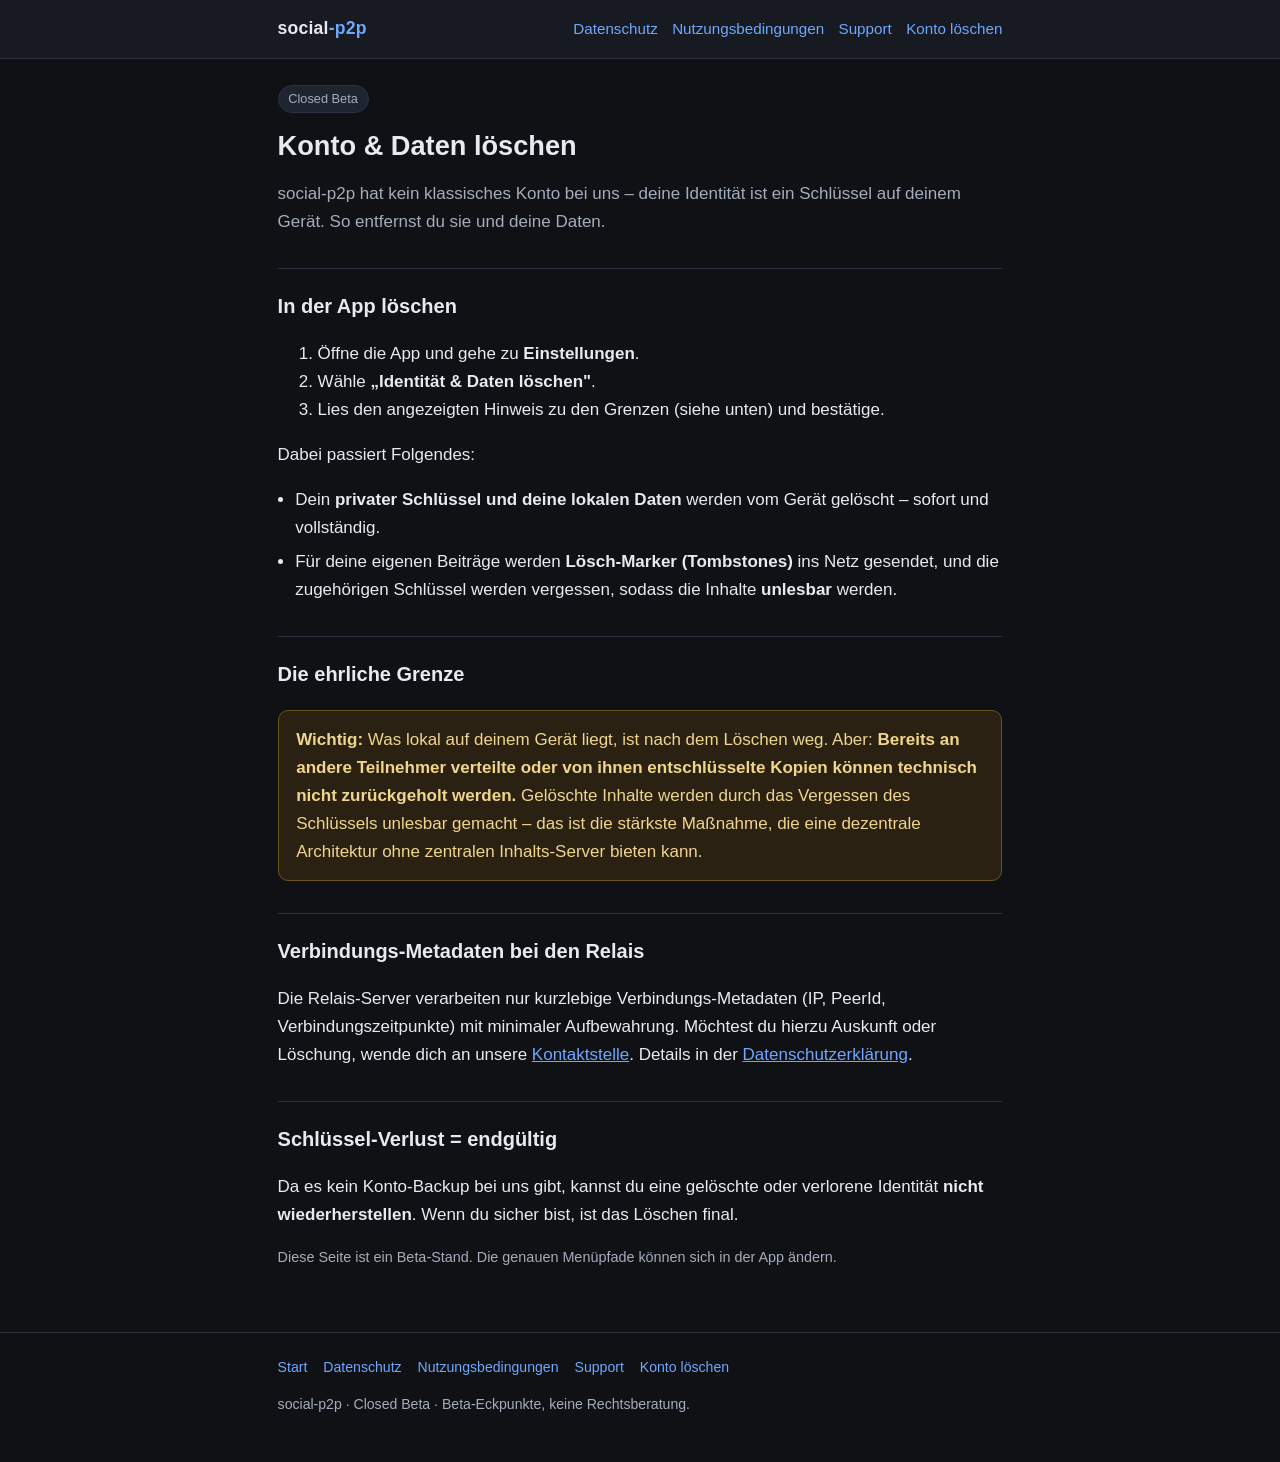
==== account-deletion/index.html @ a5de54b6 "Public legal pages (privacy, support, terms, account deletion)" ====
<!DOCTYPE html>
<html lang="de">
<head>
  <meta charset="utf-8">
  <meta name="viewport" content="width=device-width, initial-scale=1">
  <title>Konto &amp; Daten löschen — social-p2p (Beta)</title>
  <meta name="description" content="So löschst du deine Identität und Daten in social-p2p – Schritt für Schritt in der App – inklusive der ehrlichen Grenzen einer dezentralen Architektur.">
  <meta name="robots" content="noindex">
  <link rel="stylesheet" href="../assets/style.css">
</head>
<body>
  <a class="skip-link" href="#main">Zum Inhalt springen</a>
  <header class="site">
    <div class="wrap">
      <a class="brand" href="../">social<span>-p2p</span></a>
      <nav class="site" aria-label="Hauptnavigation">
        <ul>
          <li><a href="../privacy/">Datenschutz</a></li>
          <li><a href="../terms/">Nutzungsbedingungen</a></li>
          <li><a href="../support/">Support</a></li>
          <li><a href="../account-deletion/">Konto löschen</a></li>
        </ul>
      </nav>
    </div>
  </header>

  <main id="main">
    <span class="badge">Closed Beta</span>
    <h1>Konto &amp; Daten löschen</h1>
    <p class="muted">
      social-p2p hat kein klassisches Konto bei uns – deine Identität ist ein Schlüssel auf
      deinem Gerät. So entfernst du sie und deine Daten.
    </p>

    <h2>In der App löschen</h2>
    <ol>
      <li>Öffne die App und gehe zu <strong>Einstellungen</strong>.</li>
      <li>Wähle <strong>„Identität &amp; Daten löschen"</strong>.</li>
      <li>Lies den angezeigten Hinweis zu den Grenzen (siehe unten) und bestätige.</li>
    </ol>
    <p>Dabei passiert Folgendes:</p>
    <ul class="feat">
      <li>Dein <strong>privater Schlüssel und deine lokalen Daten</strong> werden vom Gerät
        gelöscht – sofort und vollständig.</li>
      <li>Für deine eigenen Beiträge werden <strong>Lösch-Marker (Tombstones)</strong> ins
        Netz gesendet, und die zugehörigen Schlüssel werden vergessen, sodass die Inhalte
        <strong>unlesbar</strong> werden.</li>
    </ul>

    <h2>Die ehrliche Grenze</h2>
    <div class="note">
      <strong>Wichtig:</strong> Was lokal auf deinem Gerät liegt, ist nach dem Löschen weg.
      Aber: <strong>Bereits an andere Teilnehmer verteilte oder von ihnen entschlüsselte
      Kopien können technisch nicht zurückgeholt werden.</strong> Gelöschte Inhalte werden
      durch das Vergessen des Schlüssels unlesbar gemacht – das ist die stärkste Maßnahme,
      die eine dezentrale Architektur ohne zentralen Inhalts-Server bieten kann.
    </div>

    <h2>Verbindungs-Metadaten bei den Relais</h2>
    <p>
      Die Relais-Server verarbeiten nur kurzlebige Verbindungs-Metadaten (IP, PeerId,
      Verbindungszeitpunkte) mit minimaler Aufbewahrung. Möchtest du hierzu Auskunft oder
      Löschung, wende dich an unsere <a href="../support/">Kontaktstelle</a>. Details in der
      <a href="../privacy/">Datenschutzerklärung</a>.
    </p>

    <h2>Schlüssel-Verlust = endgültig</h2>
    <p>
      Da es kein Konto-Backup bei uns gibt, kannst du eine gelöschte oder verlorene Identität
      <strong>nicht wiederherstellen</strong>. Wenn du sicher bist, ist das Löschen final.
    </p>

    <p class="small">
      Diese Seite ist ein Beta-Stand. Die genauen Menüpfade können sich in der App ändern.
    </p>
  </main>

  <footer class="site">
    <div class="wrap">
      <nav aria-label="Fußzeile">
        <ul>
          <li><a href="../">Start</a></li>
          <li><a href="../privacy/">Datenschutz</a></li>
          <li><a href="../terms/">Nutzungsbedingungen</a></li>
          <li><a href="../support/">Support</a></li>
          <li><a href="../account-deletion/">Konto löschen</a></li>
        </ul>
      </nav>
      <p>social-p2p · Closed Beta · Beta-Eckpunkte, keine Rechtsberatung.</p>
    </div>
  </footer>
</body>
</html>
---- assets/style.css ----
:root {
  --bg: #0f1115;
  --surface: #171a21;
  --surface-2: #1f2530;
  --text: #e7eaf0;
  --muted: #a4adbd;
  --accent: #6ea8fe;
  --accent-2: #4d7fe0;
  --border: #2a3140;
  --warn-bg: #2a2113;
  --warn-border: #6b561f;
  --warn-text: #f0d68a;
  --maxw: 760px;
}

* { box-sizing: border-box; }

html { -webkit-text-size-adjust: 100%; }

body {
  margin: 0;
  background: var(--bg);
  color: var(--text);
  font-family: -apple-system, BlinkMacSystemFont, "Segoe UI", Roboto, Helvetica, Arial, sans-serif;
  line-height: 1.65;
  font-size: 17px;
}

a { color: var(--accent); }
a:hover { color: var(--accent-2); }

.skip-link {
  position: absolute;
  left: -9999px;
  top: 0;
  background: var(--accent);
  color: #0b0d11;
  padding: 0.6rem 1rem;
  border-radius: 0 0 6px 0;
  z-index: 10;
}
.skip-link:focus { left: 0; }

header.site {
  border-bottom: 1px solid var(--border);
  background: var(--surface);
}
.wrap {
  max-width: var(--maxw);
  margin: 0 auto;
  padding: 0 1.1rem;
}
header.site .wrap {
  display: flex;
  flex-wrap: wrap;
  align-items: center;
  justify-content: space-between;
  gap: 0.5rem 1rem;
  padding-top: 0.9rem;
  padding-bottom: 0.9rem;
}
.brand {
  font-weight: 700;
  font-size: 1.1rem;
  color: var(--text);
  text-decoration: none;
  letter-spacing: 0.2px;
}
.brand span { color: var(--accent); }

nav.site ul {
  list-style: none;
  display: flex;
  flex-wrap: wrap;
  gap: 0.3rem 0.9rem;
  margin: 0;
  padding: 0;
  font-size: 0.95rem;
}
nav.site a { text-decoration: none; }

main {
  max-width: var(--maxw);
  margin: 0 auto;
  padding: 1.6rem 1.1rem 3rem;
}

h1 { font-size: 1.7rem; line-height: 1.25; margin: 0.2rem 0 0.6rem; }
h2 { font-size: 1.25rem; margin: 2rem 0 0.6rem; border-top: 1px solid var(--border); padding-top: 1.3rem; }
h3 { font-size: 1.05rem; margin: 1.3rem 0 0.4rem; }

.lead { font-size: 1.15rem; color: var(--text); }
.muted { color: var(--muted); }
.small { font-size: 0.9rem; color: var(--muted); }

.hero {
  background: linear-gradient(160deg, var(--surface-2), var(--surface));
  border: 1px solid var(--border);
  border-radius: 14px;
  padding: 1.6rem 1.4rem;
  margin-bottom: 1.4rem;
}

.badge {
  display: inline-block;
  background: var(--surface-2);
  border: 1px solid var(--border);
  color: var(--muted);
  font-size: 0.8rem;
  padding: 0.18rem 0.6rem;
  border-radius: 999px;
  margin-bottom: 0.8rem;
}

.note {
  background: var(--warn-bg);
  border: 1px solid var(--warn-border);
  color: var(--warn-text);
  border-radius: 10px;
  padding: 0.9rem 1.1rem;
  margin: 1.2rem 0;
}
.note strong { color: var(--warn-text); }

.todo {
  background: #20140f;
  border: 1px dashed #8a4b2e;
  color: #f2b48c;
  border-radius: 10px;
  padding: 0.9rem 1.1rem;
  margin: 1.2rem 0;
  font-size: 0.95rem;
}
.todo code { color: #ffd9c2; }

.cards {
  display: grid;
  grid-template-columns: 1fr 1fr;
  gap: 0.8rem;
  margin: 1.4rem 0;
}
.card {
  display: block;
  background: var(--surface);
  border: 1px solid var(--border);
  border-radius: 12px;
  padding: 1rem 1.1rem;
  text-decoration: none;
  color: var(--text);
}
.card:hover { border-color: var(--accent-2); }
.card .t { font-weight: 600; margin-bottom: 0.2rem; }
.card .d { color: var(--muted); font-size: 0.9rem; }

ul.feat { padding-left: 1.1rem; }
ul.feat li { margin: 0.35rem 0; }

table {
  width: 100%;
  border-collapse: collapse;
  margin: 1rem 0;
  font-size: 0.95rem;
}
th, td {
  border: 1px solid var(--border);
  padding: 0.55rem 0.7rem;
  text-align: left;
  vertical-align: top;
}
th { background: var(--surface-2); }

code {
  background: var(--surface-2);
  border: 1px solid var(--border);
  border-radius: 5px;
  padding: 0.05rem 0.35rem;
  font-size: 0.9em;
}

details {
  border: 1px solid var(--border);
  border-radius: 10px;
  padding: 0.2rem 1rem;
  margin: 0.7rem 0;
  background: var(--surface);
}
details summary {
  cursor: pointer;
  font-weight: 600;
  padding: 0.7rem 0;
}

footer.site {
  border-top: 1px solid var(--border);
  color: var(--muted);
  font-size: 0.88rem;
}
footer.site .wrap { padding-top: 1.4rem; padding-bottom: 2rem; }
footer.site nav ul {
  list-style: none;
  display: flex;
  flex-wrap: wrap;
  gap: 0.4rem 1rem;
  padding: 0;
  margin: 0 0 0.7rem;
}
footer.site a { text-decoration: none; }

@media (max-width: 560px) {
  body { font-size: 16px; }
  .cards { grid-template-columns: 1fr; }
  h1 { font-size: 1.45rem; }
}
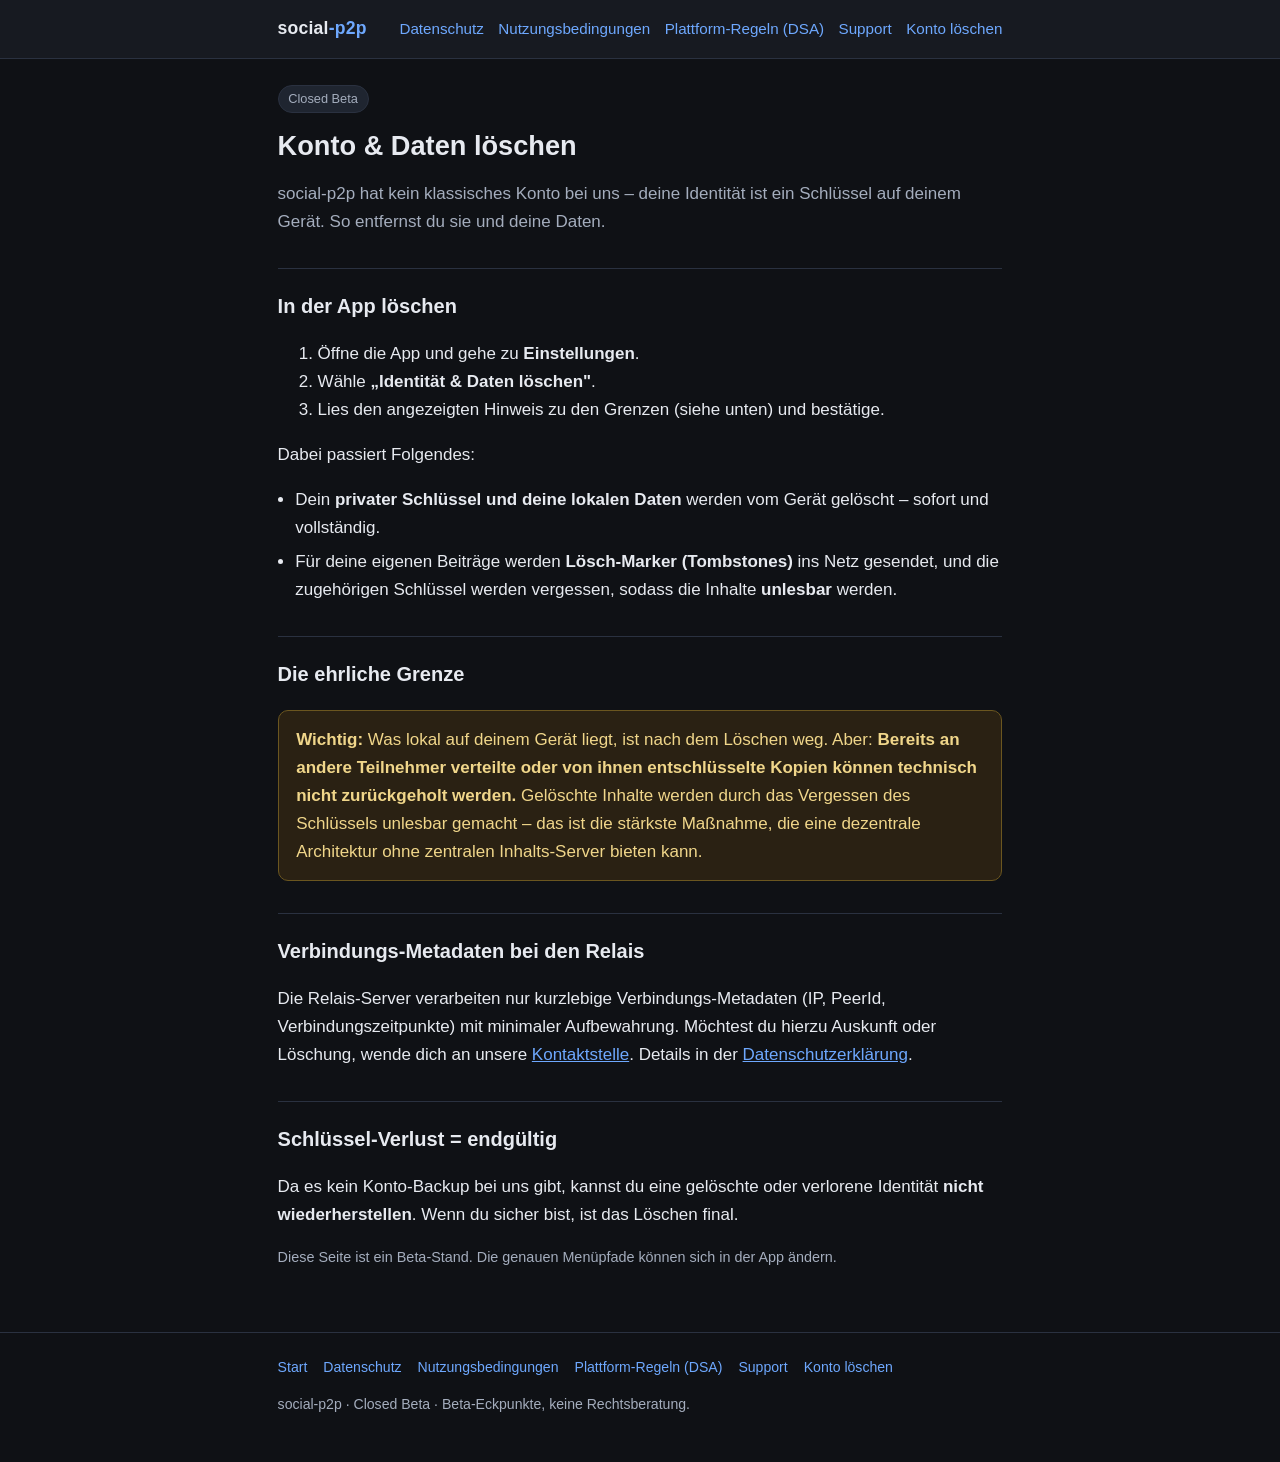
==== commit 95b96913: "docs(legal): Datenschutz #003 (SCC, kein DPF; Relais=Store-and-Forward) + neue DSA-Seite #004 (Notic" ====
--- a/account-deletion/index.html
+++ b/account-deletion/index.html
@@ -17,6 +17,7 @@
         <ul>
           <li><a href="../privacy/">Datenschutz</a></li>
           <li><a href="../terms/">Nutzungsbedingungen</a></li>
+          <li><a href="../dsa/">Plattform-Regeln (DSA)</a></li>
           <li><a href="../support/">Support</a></li>
           <li><a href="../account-deletion/">Konto löschen</a></li>
         </ul>
@@ -82,6 +83,7 @@
           <li><a href="../">Start</a></li>
           <li><a href="../privacy/">Datenschutz</a></li>
           <li><a href="../terms/">Nutzungsbedingungen</a></li>
+          <li><a href="../dsa/">Plattform-Regeln (DSA)</a></li>
           <li><a href="../support/">Support</a></li>
           <li><a href="../account-deletion/">Konto löschen</a></li>
         </ul>
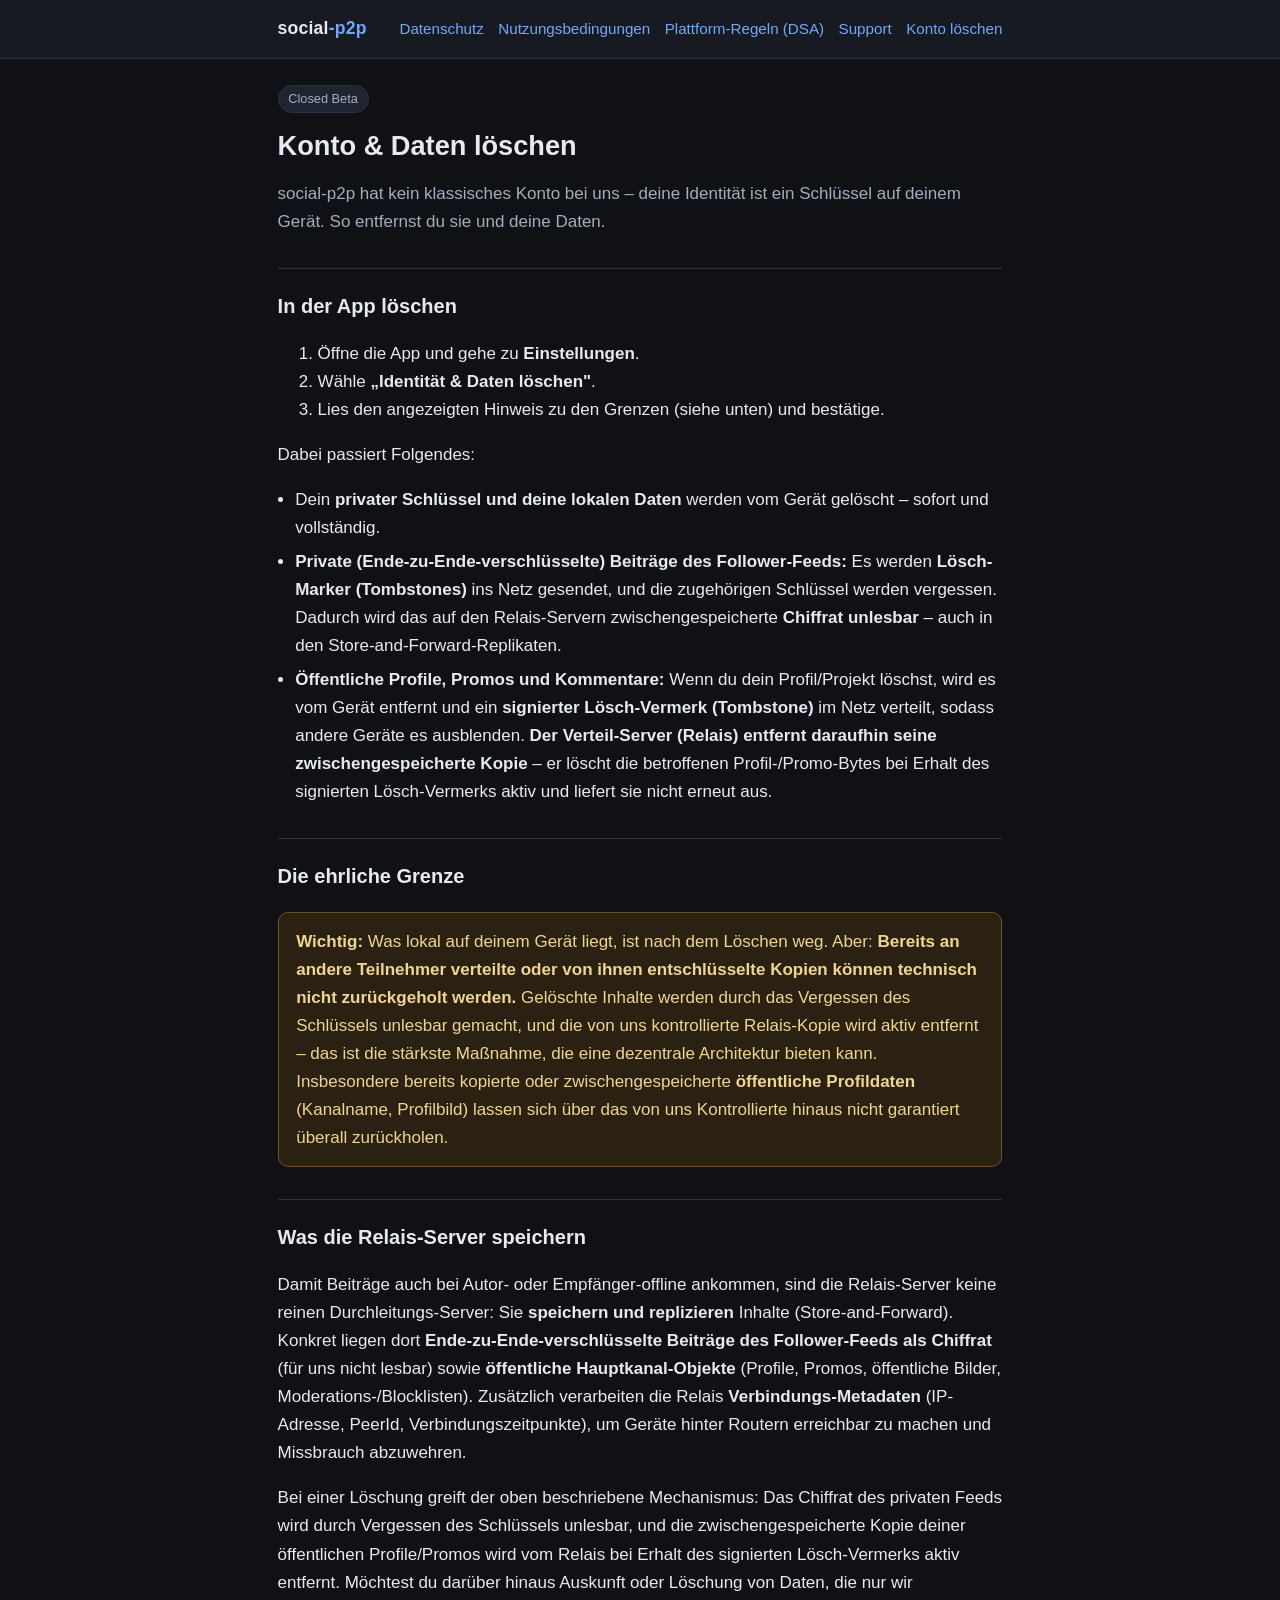
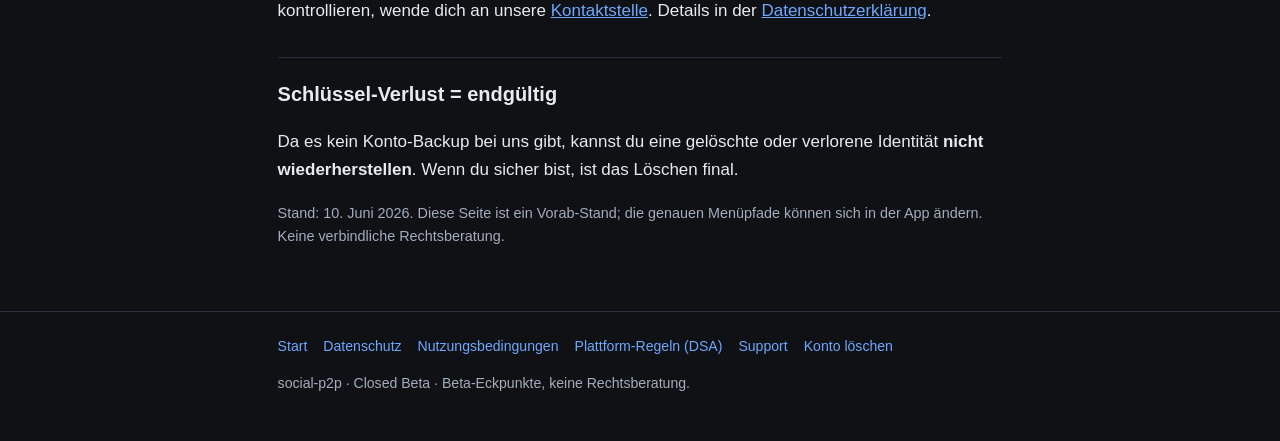
==== commit 2a8ece05: "docs: terms/support/account-deletion auf Store-and-Forward-Wahrheit angleichen + RocDev-Anbieterkenn" ====
--- a/account-deletion/index.html
+++ b/account-deletion/index.html
@@ -43,9 +43,17 @@
     <ul class="feat">
       <li>Dein <strong>privater Schlüssel und deine lokalen Daten</strong> werden vom Gerät
         gelöscht – sofort und vollständig.</li>
-      <li>Für deine eigenen Beiträge werden <strong>Lösch-Marker (Tombstones)</strong> ins
-        Netz gesendet, und die zugehörigen Schlüssel werden vergessen, sodass die Inhalte
-        <strong>unlesbar</strong> werden.</li>
+      <li><strong>Private (Ende-zu-Ende-verschlüsselte) Beiträge des Follower-Feeds:</strong>
+        Es werden <strong>Lösch-Marker (Tombstones)</strong> ins Netz gesendet, und die
+        zugehörigen Schlüssel werden vergessen. Dadurch wird das auf den Relais-Servern
+        zwischengespeicherte <strong>Chiffrat unlesbar</strong> – auch in den
+        Store-and-Forward-Replikaten.</li>
+      <li><strong>Öffentliche Profile, Promos und Kommentare:</strong> Wenn du dein
+        Profil/Projekt löschst, wird es vom Gerät entfernt und ein <strong>signierter
+        Lösch-Vermerk (Tombstone)</strong> im Netz verteilt, sodass andere Geräte es
+        ausblenden. <strong>Der Verteil-Server (Relais) entfernt daraufhin seine
+        zwischengespeicherte Kopie</strong> – er löscht die betroffenen Profil-/Promo-Bytes
+        bei Erhalt des signierten Lösch-Vermerks aktiv und liefert sie nicht erneut aus.</li>
     </ul>
 
     <h2>Die ehrliche Grenze</h2>
@@ -53,15 +61,32 @@
       <strong>Wichtig:</strong> Was lokal auf deinem Gerät liegt, ist nach dem Löschen weg.
       Aber: <strong>Bereits an andere Teilnehmer verteilte oder von ihnen entschlüsselte
       Kopien können technisch nicht zurückgeholt werden.</strong> Gelöschte Inhalte werden
-      durch das Vergessen des Schlüssels unlesbar gemacht – das ist die stärkste Maßnahme,
-      die eine dezentrale Architektur ohne zentralen Inhalts-Server bieten kann.
+      durch das Vergessen des Schlüssels unlesbar gemacht, und die von uns kontrollierte
+      Relais-Kopie wird aktiv entfernt – das ist die stärkste Maßnahme, die eine dezentrale
+      Architektur bieten kann. Insbesondere bereits kopierte oder zwischengespeicherte
+      <strong>öffentliche Profildaten</strong> (Kanalname, Profilbild) lassen sich über das
+      von uns Kontrollierte hinaus nicht garantiert überall zurückholen.
     </div>
 
-    <h2>Verbindungs-Metadaten bei den Relais</h2>
+    <h2>Was die Relais-Server speichern</h2>
     <p>
-      Die Relais-Server verarbeiten nur kurzlebige Verbindungs-Metadaten (IP, PeerId,
-      Verbindungszeitpunkte) mit minimaler Aufbewahrung. Möchtest du hierzu Auskunft oder
-      Löschung, wende dich an unsere <a href="../support/">Kontaktstelle</a>. Details in der
+      Damit Beiträge auch bei Autor- oder Empfänger-offline ankommen, sind die
+      Relais-Server keine reinen Durchleitungs-Server: Sie <strong>speichern und
+      replizieren</strong> Inhalte (Store-and-Forward). Konkret liegen dort
+      <strong>Ende-zu-Ende-verschlüsselte Beiträge des Follower-Feeds als Chiffrat</strong>
+      (für uns nicht lesbar) sowie <strong>öffentliche Hauptkanal-Objekte</strong> (Profile,
+      Promos, öffentliche Bilder, Moderations-/Blocklisten). Zusätzlich verarbeiten die
+      Relais <strong>Verbindungs-Metadaten</strong> (IP-Adresse, PeerId,
+      Verbindungszeitpunkte), um Geräte hinter Routern erreichbar zu machen und Missbrauch
+      abzuwehren.
+    </p>
+    <p>
+      Bei einer Löschung greift der oben beschriebene Mechanismus: Das Chiffrat des privaten
+      Feeds wird durch Vergessen des Schlüssels unlesbar, und die zwischengespeicherte Kopie
+      deiner öffentlichen Profile/Promos wird vom Relais bei Erhalt des signierten
+      Lösch-Vermerks aktiv entfernt. Möchtest du darüber hinaus Auskunft oder Löschung von
+      Daten, die nur wir kontrollieren, wende dich an unsere
+      <a href="../support/">Kontaktstelle</a>. Details in der
       <a href="../privacy/">Datenschutzerklärung</a>.
     </p>
 
@@ -72,7 +97,8 @@
     </p>
 
     <p class="small">
-      Diese Seite ist ein Beta-Stand. Die genauen Menüpfade können sich in der App ändern.
+      Stand: 10. Juni 2026. Diese Seite ist ein Vorab-Stand; die genauen Menüpfade können
+      sich in der App ändern. Keine verbindliche Rechtsberatung.
     </p>
   </main>
 
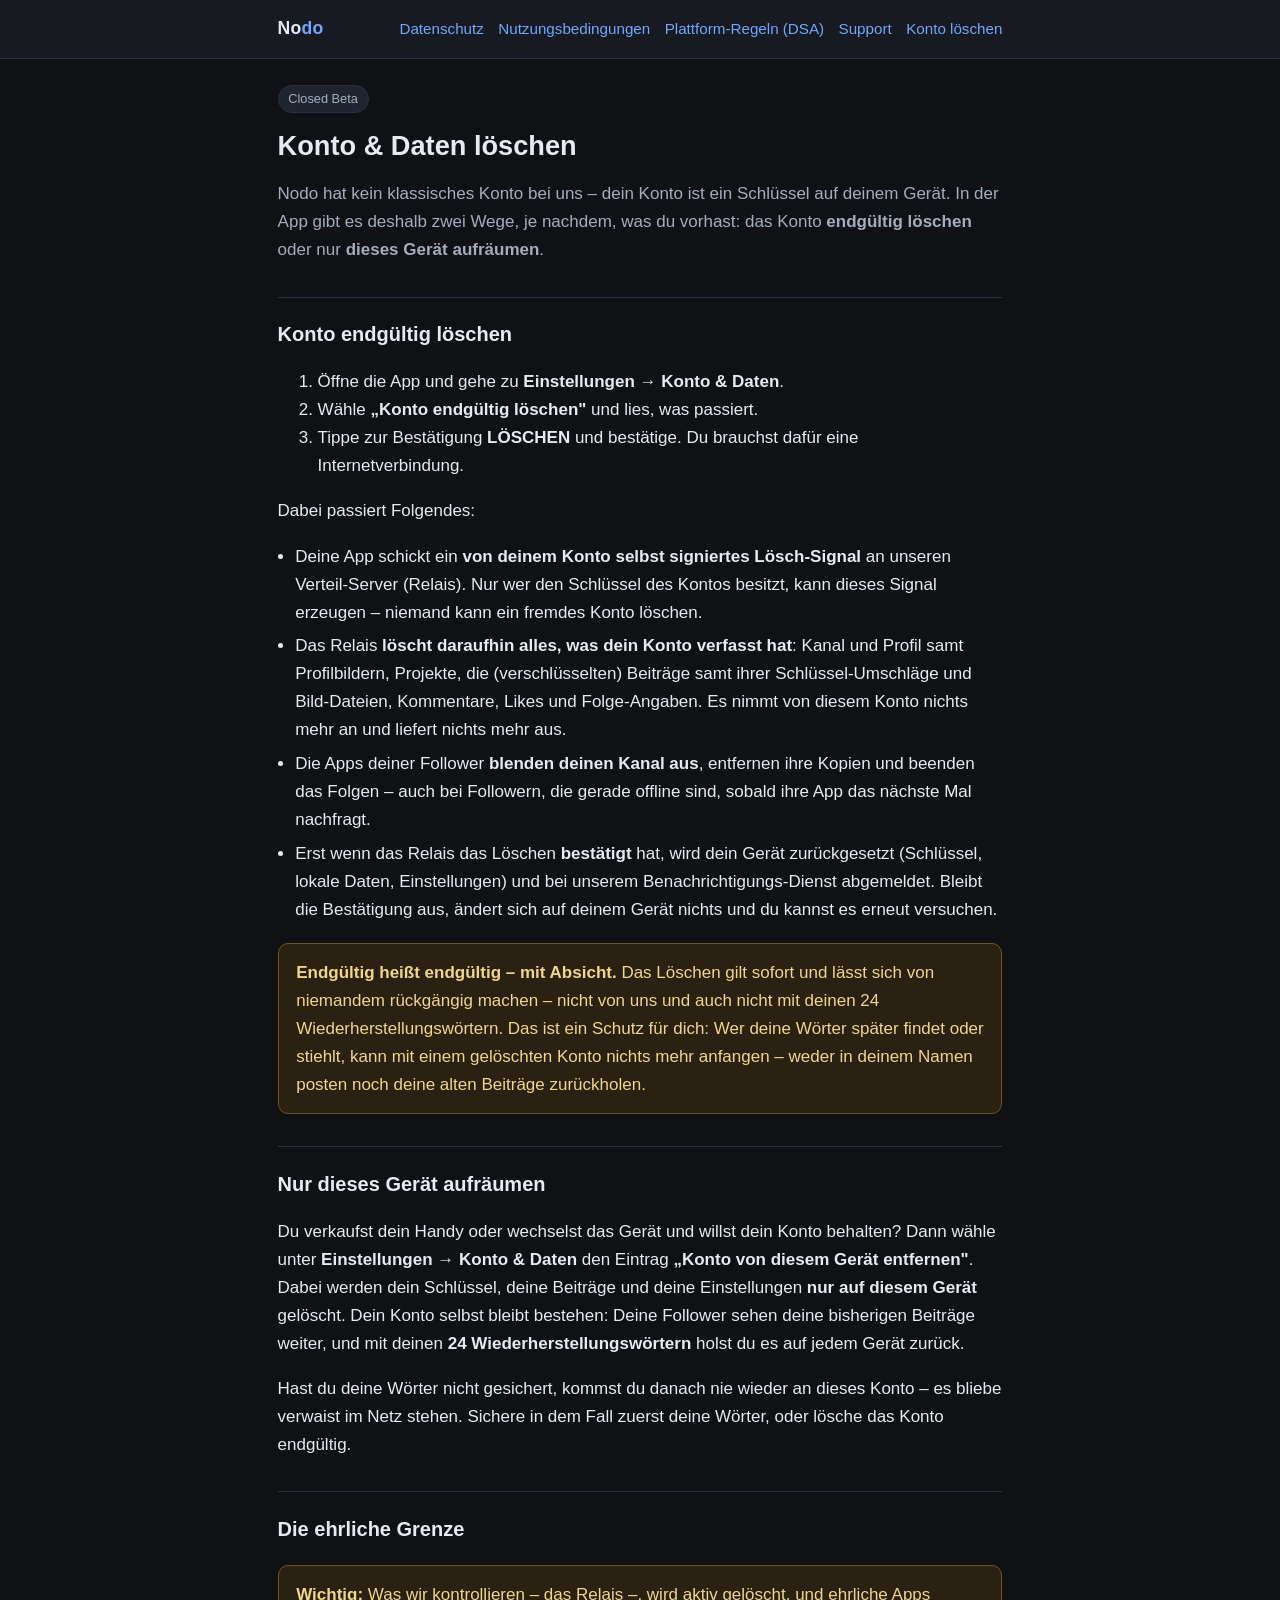
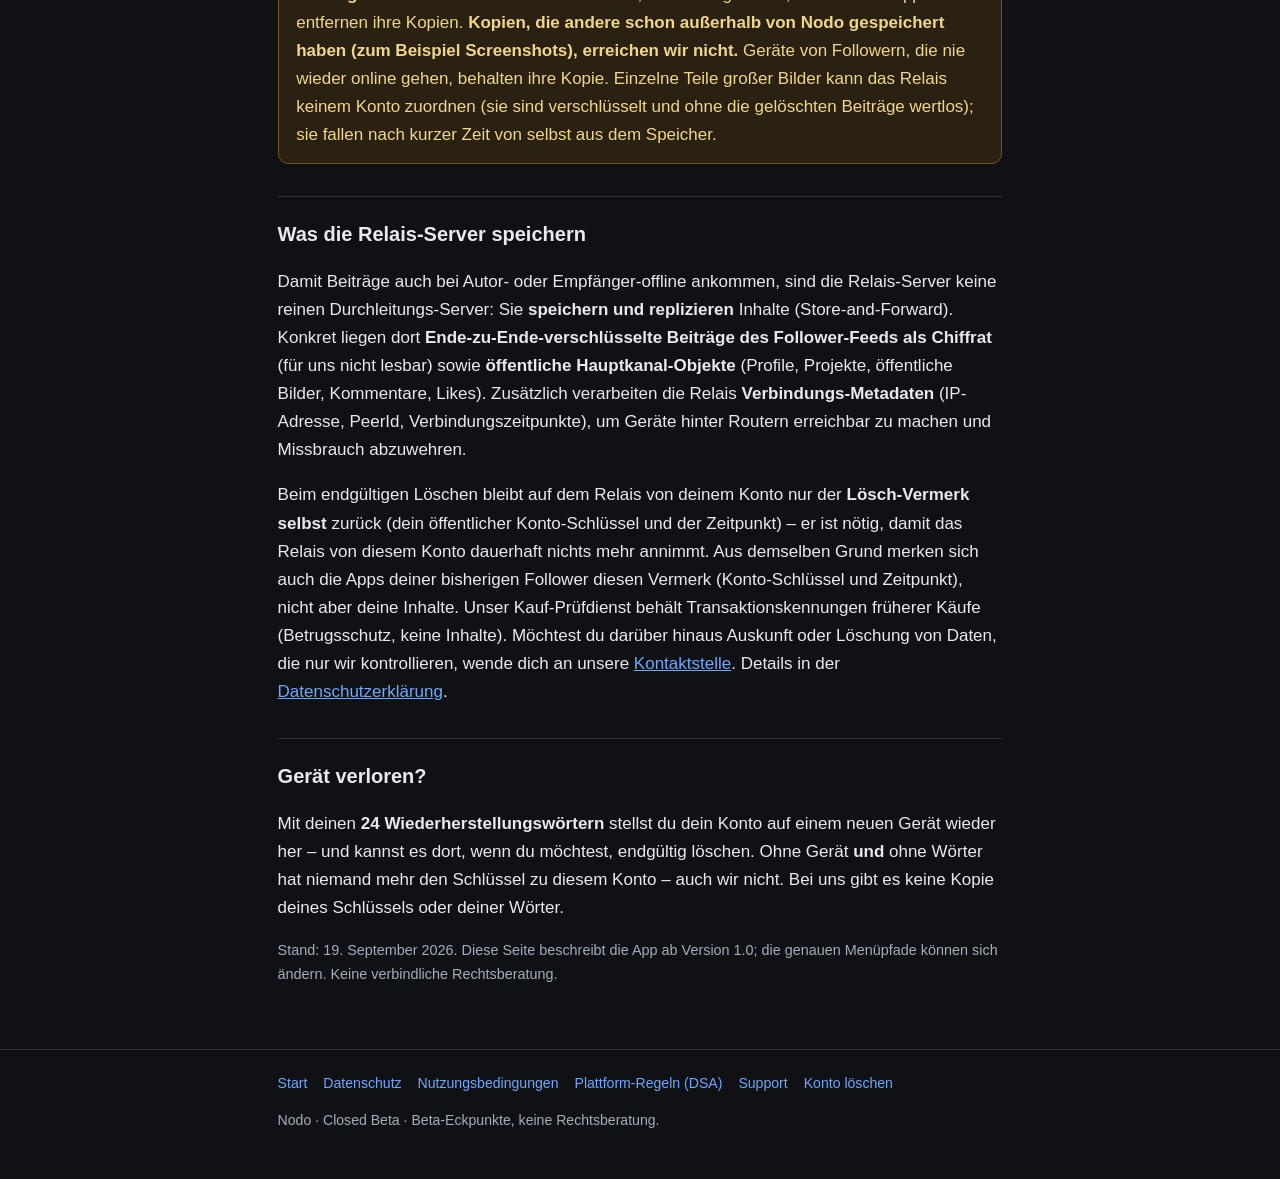
==== commit 74ca3a56: "docs: Seiten heißen »Nodo«; Startseite, Support und »Konto löschen« auf aktuellem Stand (19.09.2026)" ====
--- a/account-deletion/index.html
+++ b/account-deletion/index.html
@@ -3,8 +3,8 @@
 <head>
   <meta charset="utf-8">
   <meta name="viewport" content="width=device-width, initial-scale=1">
-  <title>Konto &amp; Daten löschen — social-p2p (Beta)</title>
-  <meta name="description" content="So löschst du deine Identität und Daten in social-p2p – Schritt für Schritt in der App – inklusive der ehrlichen Grenzen einer dezentralen Architektur.">
+  <title>Konto &amp; Daten löschen — Nodo (Beta)</title>
+  <meta name="description" content="So löschst du dein Nodo-Konto endgültig – oder entfernst es nur von einem Gerät. Schritt für Schritt in der App, inklusive der ehrlichen Grenzen.">
   <meta name="robots" content="noindex">
   <link rel="stylesheet" href="../assets/style.css">
 </head>
@@ -12,7 +12,7 @@
   <a class="skip-link" href="#main">Zum Inhalt springen</a>
   <header class="site">
     <div class="wrap">
-      <a class="brand" href="../">social<span>-p2p</span></a>
+      <a class="brand" href="../">No<span>do</span></a>
       <nav class="site" aria-label="Hauptnavigation">
         <ul>
           <li><a href="../privacy/">Datenschutz</a></li>
@@ -29,43 +29,68 @@
     <span class="badge">Closed Beta</span>
     <h1>Konto &amp; Daten löschen</h1>
     <p class="muted">
-      social-p2p hat kein klassisches Konto bei uns – deine Identität ist ein Schlüssel auf
-      deinem Gerät. So entfernst du sie und deine Daten.
+      Nodo hat kein klassisches Konto bei uns – dein Konto ist ein Schlüssel auf deinem
+      Gerät. In der App gibt es deshalb zwei Wege, je nachdem, was du vorhast: das Konto
+      <strong>endgültig löschen</strong> oder nur <strong>dieses Gerät aufräumen</strong>.
     </p>
 
-    <h2>In der App löschen</h2>
+    <h2>Konto endgültig löschen</h2>
     <ol>
-      <li>Öffne die App und gehe zu <strong>Einstellungen</strong>.</li>
-      <li>Wähle <strong>„Identität &amp; Daten löschen"</strong>.</li>
-      <li>Lies den angezeigten Hinweis zu den Grenzen (siehe unten) und bestätige.</li>
+      <li>Öffne die App und gehe zu <strong>Einstellungen → Konto &amp; Daten</strong>.</li>
+      <li>Wähle <strong>„Konto endgültig löschen"</strong> und lies, was passiert.</li>
+      <li>Tippe zur Bestätigung <strong>LÖSCHEN</strong> und bestätige. Du brauchst dafür
+        eine Internetverbindung.</li>
     </ol>
     <p>Dabei passiert Folgendes:</p>
     <ul class="feat">
-      <li>Dein <strong>privater Schlüssel und deine lokalen Daten</strong> werden vom Gerät
-        gelöscht – sofort und vollständig.</li>
-      <li><strong>Private (Ende-zu-Ende-verschlüsselte) Beiträge des Follower-Feeds:</strong>
-        Es werden <strong>Lösch-Marker (Tombstones)</strong> ins Netz gesendet, und die
-        zugehörigen Schlüssel werden vergessen. Dadurch wird das auf den Relais-Servern
-        zwischengespeicherte <strong>Chiffrat unlesbar</strong> – auch in den
-        Store-and-Forward-Replikaten.</li>
-      <li><strong>Öffentliche Profile, Promos und Kommentare:</strong> Wenn du dein
-        Profil/Projekt löschst, wird es vom Gerät entfernt und ein <strong>signierter
-        Lösch-Vermerk (Tombstone)</strong> im Netz verteilt, sodass andere Geräte es
-        ausblenden. <strong>Der Verteil-Server (Relais) entfernt daraufhin seine
-        zwischengespeicherte Kopie</strong> – er löscht die betroffenen Profil-/Promo-Bytes
-        bei Erhalt des signierten Lösch-Vermerks aktiv und liefert sie nicht erneut aus.</li>
+      <li>Deine App schickt ein <strong>von deinem Konto selbst signiertes Lösch-Signal</strong>
+        an unseren Verteil-Server (Relais). Nur wer den Schlüssel des Kontos besitzt, kann
+        dieses Signal erzeugen – niemand kann ein fremdes Konto löschen.</li>
+      <li>Das Relais <strong>löscht daraufhin alles, was dein Konto verfasst hat</strong>:
+        Kanal und Profil samt Profilbildern, Projekte, die (verschlüsselten) Beiträge samt
+        ihrer Schlüssel-Umschläge und Bild-Dateien, Kommentare, Likes und Folge-Angaben.
+        Es nimmt von diesem Konto nichts mehr an und liefert nichts mehr aus.</li>
+      <li>Die Apps deiner Follower <strong>blenden deinen Kanal aus</strong>, entfernen ihre
+        Kopien und beenden das Folgen – auch bei Followern, die gerade offline sind, sobald
+        ihre App das nächste Mal nachfragt.</li>
+      <li>Erst wenn das Relais das Löschen <strong>bestätigt</strong> hat, wird dein Gerät
+        zurückgesetzt (Schlüssel, lokale Daten, Einstellungen) und bei unserem
+        Benachrichtigungs-Dienst abgemeldet. Bleibt die Bestätigung aus, ändert sich auf
+        deinem Gerät nichts und du kannst es erneut versuchen.</li>
     </ul>
+
+    <div class="note">
+      <strong>Endgültig heißt endgültig – mit Absicht.</strong> Das Löschen gilt sofort und
+      lässt sich von niemandem rückgängig machen – nicht von uns und auch nicht mit deinen
+      24 Wiederherstellungswörtern. Das ist ein Schutz für dich: Wer deine Wörter später
+      findet oder stiehlt, kann mit einem gelöschten Konto nichts mehr anfangen – weder in
+      deinem Namen posten noch deine alten Beiträge zurückholen.
+    </div>
+
+    <h2>Nur dieses Gerät aufräumen</h2>
+    <p>
+      Du verkaufst dein Handy oder wechselst das Gerät und willst dein Konto behalten? Dann
+      wähle unter <strong>Einstellungen → Konto &amp; Daten</strong> den Eintrag
+      <strong>„Konto von diesem Gerät entfernen"</strong>. Dabei werden dein Schlüssel,
+      deine Beiträge und deine Einstellungen <strong>nur auf diesem Gerät</strong> gelöscht.
+      Dein Konto selbst bleibt bestehen: Deine Follower sehen deine bisherigen Beiträge
+      weiter, und mit deinen <strong>24 Wiederherstellungswörtern</strong> holst du es auf
+      jedem Gerät zurück.
+    </p>
+    <p>
+      Hast du deine Wörter nicht gesichert, kommst du danach nie wieder an dieses Konto – es
+      bliebe verwaist im Netz stehen. Sichere in dem Fall zuerst deine Wörter, oder lösche
+      das Konto endgültig.
+    </p>
 
     <h2>Die ehrliche Grenze</h2>
     <div class="note">
-      <strong>Wichtig:</strong> Was lokal auf deinem Gerät liegt, ist nach dem Löschen weg.
-      Aber: <strong>Bereits an andere Teilnehmer verteilte oder von ihnen entschlüsselte
-      Kopien können technisch nicht zurückgeholt werden.</strong> Gelöschte Inhalte werden
-      durch das Vergessen des Schlüssels unlesbar gemacht, und die von uns kontrollierte
-      Relais-Kopie wird aktiv entfernt – das ist die stärkste Maßnahme, die eine dezentrale
-      Architektur bieten kann. Insbesondere bereits kopierte oder zwischengespeicherte
-      <strong>öffentliche Profildaten</strong> (Kanalname, Profilbild) lassen sich über das
-      von uns Kontrollierte hinaus nicht garantiert überall zurückholen.
+      <strong>Wichtig:</strong> Was wir kontrollieren – das Relais –, wird aktiv gelöscht, und
+      ehrliche Apps entfernen ihre Kopien. <strong>Kopien, die andere schon außerhalb von
+      Nodo gespeichert haben (zum Beispiel Screenshots), erreichen wir nicht.</strong> Geräte
+      von Followern, die nie wieder online gehen, behalten ihre Kopie. Einzelne Teile großer
+      Bilder kann das Relais keinem Konto zuordnen (sie sind verschlüsselt und ohne die
+      gelöschten Beiträge wertlos); sie fallen nach kurzer Zeit von selbst aus dem Speicher.
     </div>
 
     <h2>Was die Relais-Server speichern</h2>
@@ -75,30 +100,34 @@
       replizieren</strong> Inhalte (Store-and-Forward). Konkret liegen dort
       <strong>Ende-zu-Ende-verschlüsselte Beiträge des Follower-Feeds als Chiffrat</strong>
       (für uns nicht lesbar) sowie <strong>öffentliche Hauptkanal-Objekte</strong> (Profile,
-      Promos, öffentliche Bilder, Moderations-/Blocklisten). Zusätzlich verarbeiten die
+      Projekte, öffentliche Bilder, Kommentare, Likes). Zusätzlich verarbeiten die
       Relais <strong>Verbindungs-Metadaten</strong> (IP-Adresse, PeerId,
       Verbindungszeitpunkte), um Geräte hinter Routern erreichbar zu machen und Missbrauch
       abzuwehren.
     </p>
     <p>
-      Bei einer Löschung greift der oben beschriebene Mechanismus: Das Chiffrat des privaten
-      Feeds wird durch Vergessen des Schlüssels unlesbar, und die zwischengespeicherte Kopie
-      deiner öffentlichen Profile/Promos wird vom Relais bei Erhalt des signierten
-      Lösch-Vermerks aktiv entfernt. Möchtest du darüber hinaus Auskunft oder Löschung von
+      Beim endgültigen Löschen bleibt auf dem Relais von deinem Konto nur der
+      <strong>Lösch-Vermerk selbst</strong> zurück (dein öffentlicher Konto-Schlüssel und der
+      Zeitpunkt) – er ist nötig, damit das Relais von diesem Konto dauerhaft nichts mehr
+      annimmt. Aus demselben Grund merken sich auch die Apps deiner bisherigen Follower diesen
+      Vermerk (Konto-Schlüssel und Zeitpunkt), nicht aber deine Inhalte. Unser Kauf-Prüfdienst behält Transaktionskennungen früherer Käufe
+      (Betrugsschutz, keine Inhalte). Möchtest du darüber hinaus Auskunft oder Löschung von
       Daten, die nur wir kontrollieren, wende dich an unsere
       <a href="../support/">Kontaktstelle</a>. Details in der
       <a href="../privacy/">Datenschutzerklärung</a>.
     </p>
 
-    <h2>Schlüssel-Verlust = endgültig</h2>
+    <h2>Gerät verloren?</h2>
     <p>
-      Da es kein Konto-Backup bei uns gibt, kannst du eine gelöschte oder verlorene Identität
-      <strong>nicht wiederherstellen</strong>. Wenn du sicher bist, ist das Löschen final.
+      Mit deinen <strong>24 Wiederherstellungswörtern</strong> stellst du dein Konto auf einem
+      neuen Gerät wieder her – und kannst es dort, wenn du möchtest, endgültig löschen. Ohne
+      Gerät <strong>und</strong> ohne Wörter hat niemand mehr den Schlüssel zu diesem Konto –
+      auch wir nicht. Bei uns gibt es keine Kopie deines Schlüssels oder deiner Wörter.
     </p>
 
     <p class="small">
-      Stand: 10. Juni 2026. Diese Seite ist ein Vorab-Stand; die genauen Menüpfade können
-      sich in der App ändern. Keine verbindliche Rechtsberatung.
+      Stand: 19. September 2026. Diese Seite beschreibt die App ab Version 1.0; die genauen
+      Menüpfade können sich ändern. Keine verbindliche Rechtsberatung.
     </p>
   </main>
 
@@ -114,7 +143,7 @@
           <li><a href="../account-deletion/">Konto löschen</a></li>
         </ul>
       </nav>
-      <p>social-p2p · Closed Beta · Beta-Eckpunkte, keine Rechtsberatung.</p>
+      <p>Nodo · Closed Beta · Beta-Eckpunkte, keine Rechtsberatung.</p>
     </div>
   </footer>
 </body>
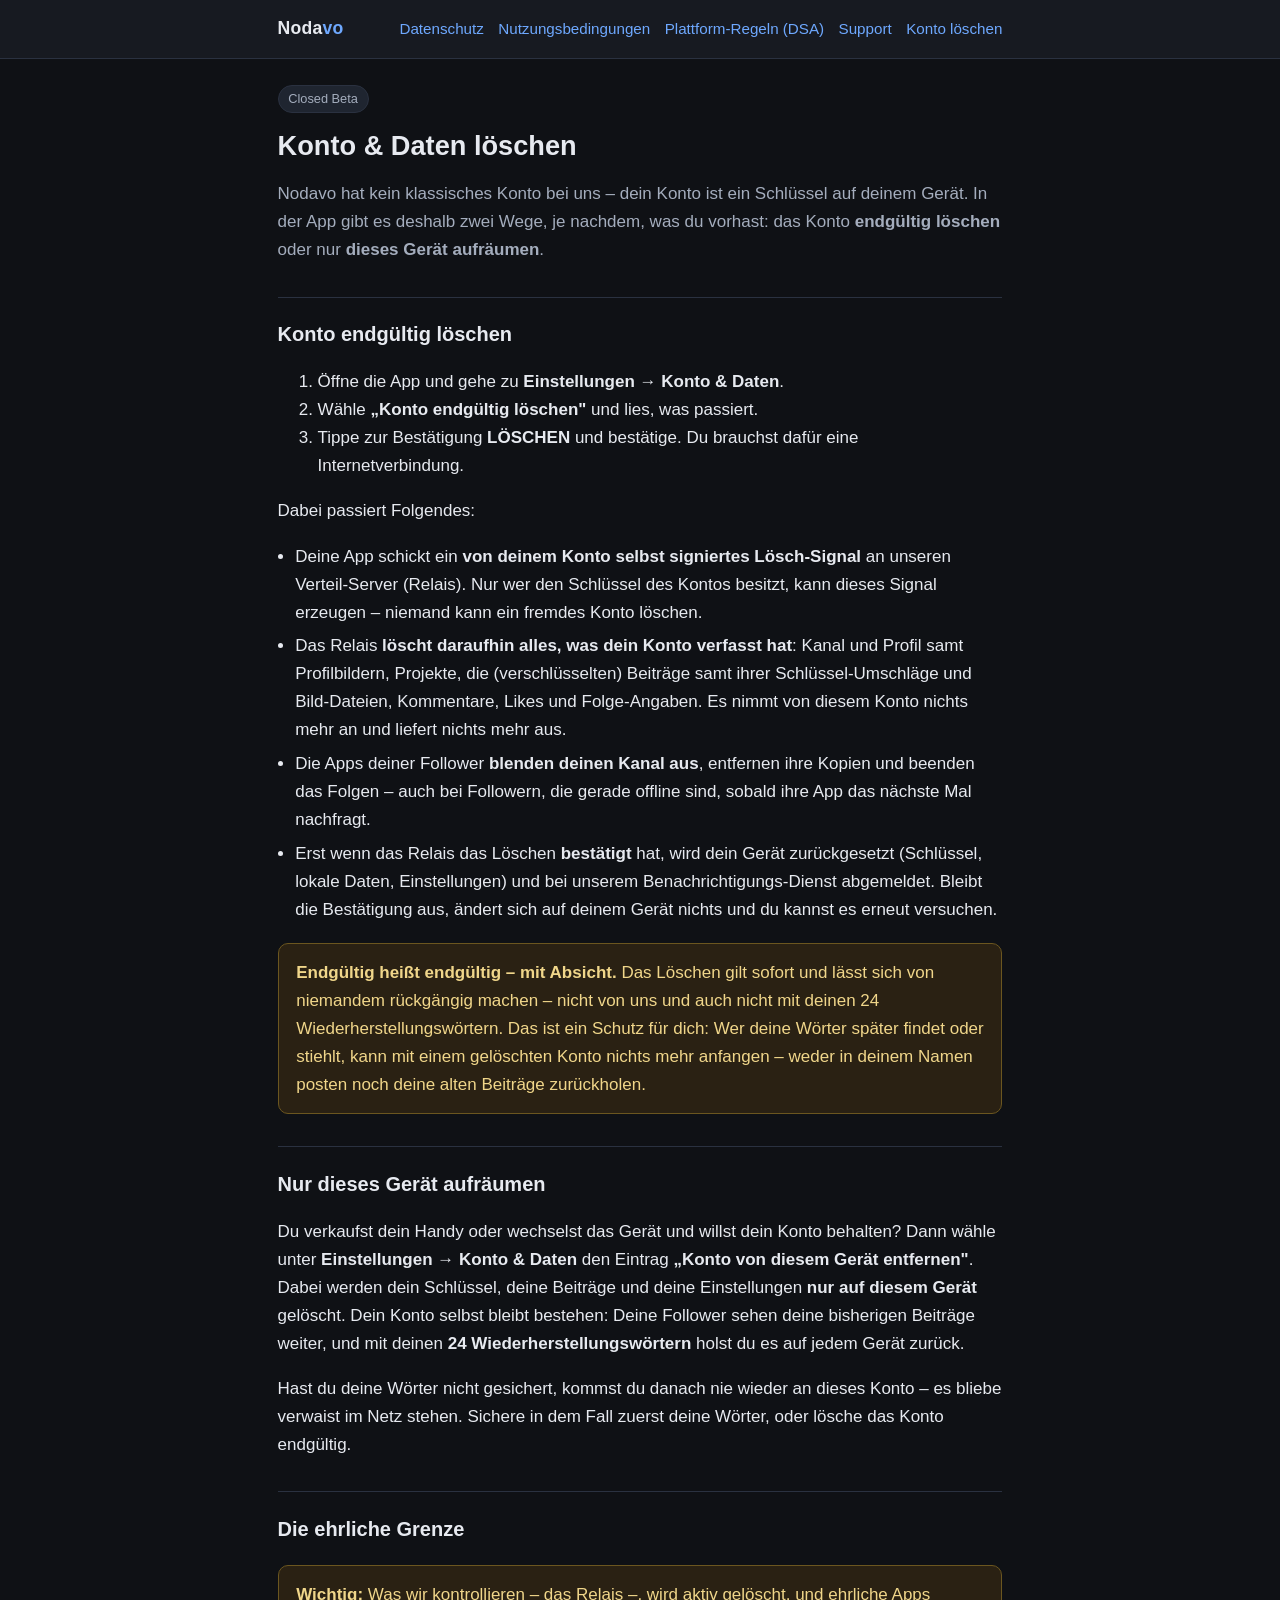
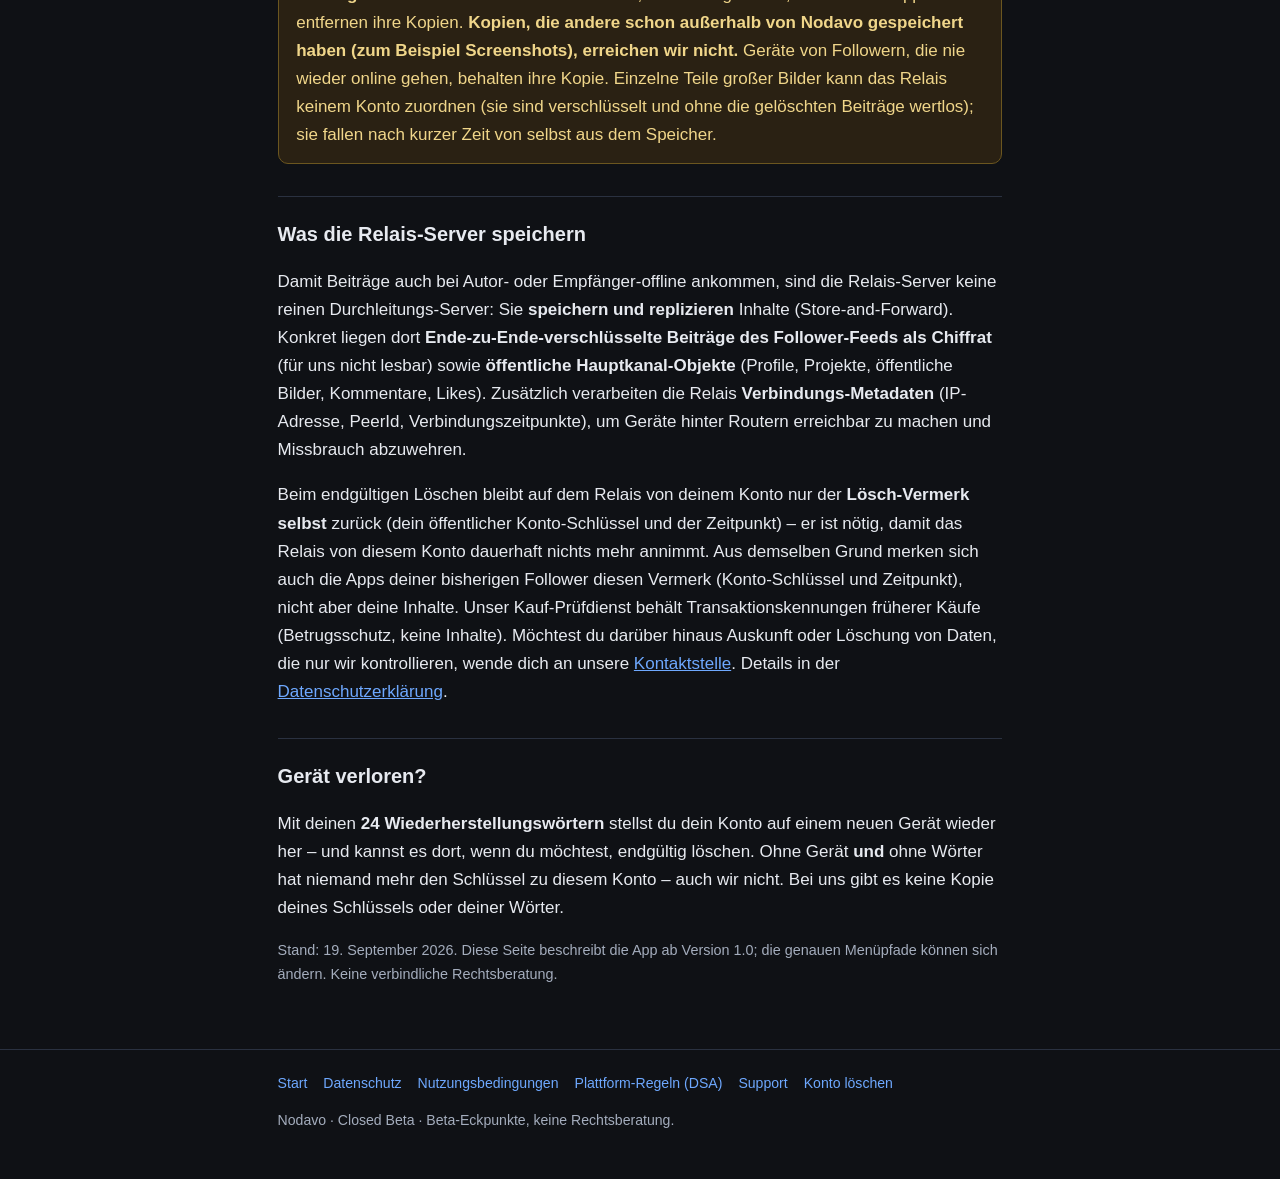
==== commit 5886c06c: "Die App heisst jetzt Nodavo — Website-Texte und Wortmarke umgestellt Quelle: social-p2p main (docs/)" ====
--- a/account-deletion/index.html
+++ b/account-deletion/index.html
@@ -3,8 +3,8 @@
 <head>
   <meta charset="utf-8">
   <meta name="viewport" content="width=device-width, initial-scale=1">
-  <title>Konto &amp; Daten löschen — Nodo (Beta)</title>
-  <meta name="description" content="So löschst du dein Nodo-Konto endgültig – oder entfernst es nur von einem Gerät. Schritt für Schritt in der App, inklusive der ehrlichen Grenzen.">
+  <title>Konto &amp; Daten löschen — Nodavo (Beta)</title>
+  <meta name="description" content="So löschst du dein Nodavo-Konto endgültig – oder entfernst es nur von einem Gerät. Schritt für Schritt in der App, inklusive der ehrlichen Grenzen.">
   <meta name="robots" content="noindex">
   <link rel="stylesheet" href="../assets/style.css">
 </head>
@@ -12,7 +12,7 @@
   <a class="skip-link" href="#main">Zum Inhalt springen</a>
   <header class="site">
     <div class="wrap">
-      <a class="brand" href="../">No<span>do</span></a>
+      <a class="brand" href="../">Noda<span>vo</span></a>
       <nav class="site" aria-label="Hauptnavigation">
         <ul>
           <li><a href="../privacy/">Datenschutz</a></li>
@@ -29,7 +29,7 @@
     <span class="badge">Closed Beta</span>
     <h1>Konto &amp; Daten löschen</h1>
     <p class="muted">
-      Nodo hat kein klassisches Konto bei uns – dein Konto ist ein Schlüssel auf deinem
+      Nodavo hat kein klassisches Konto bei uns – dein Konto ist ein Schlüssel auf deinem
       Gerät. In der App gibt es deshalb zwei Wege, je nachdem, was du vorhast: das Konto
       <strong>endgültig löschen</strong> oder nur <strong>dieses Gerät aufräumen</strong>.
     </p>
@@ -87,7 +87,7 @@
     <div class="note">
       <strong>Wichtig:</strong> Was wir kontrollieren – das Relais –, wird aktiv gelöscht, und
       ehrliche Apps entfernen ihre Kopien. <strong>Kopien, die andere schon außerhalb von
-      Nodo gespeichert haben (zum Beispiel Screenshots), erreichen wir nicht.</strong> Geräte
+      Nodavo gespeichert haben (zum Beispiel Screenshots), erreichen wir nicht.</strong> Geräte
       von Followern, die nie wieder online gehen, behalten ihre Kopie. Einzelne Teile großer
       Bilder kann das Relais keinem Konto zuordnen (sie sind verschlüsselt und ohne die
       gelöschten Beiträge wertlos); sie fallen nach kurzer Zeit von selbst aus dem Speicher.
@@ -143,7 +143,7 @@
           <li><a href="../account-deletion/">Konto löschen</a></li>
         </ul>
       </nav>
-      <p>Nodo · Closed Beta · Beta-Eckpunkte, keine Rechtsberatung.</p>
+      <p>Nodavo · Closed Beta · Beta-Eckpunkte, keine Rechtsberatung.</p>
     </div>
   </footer>
 </body>
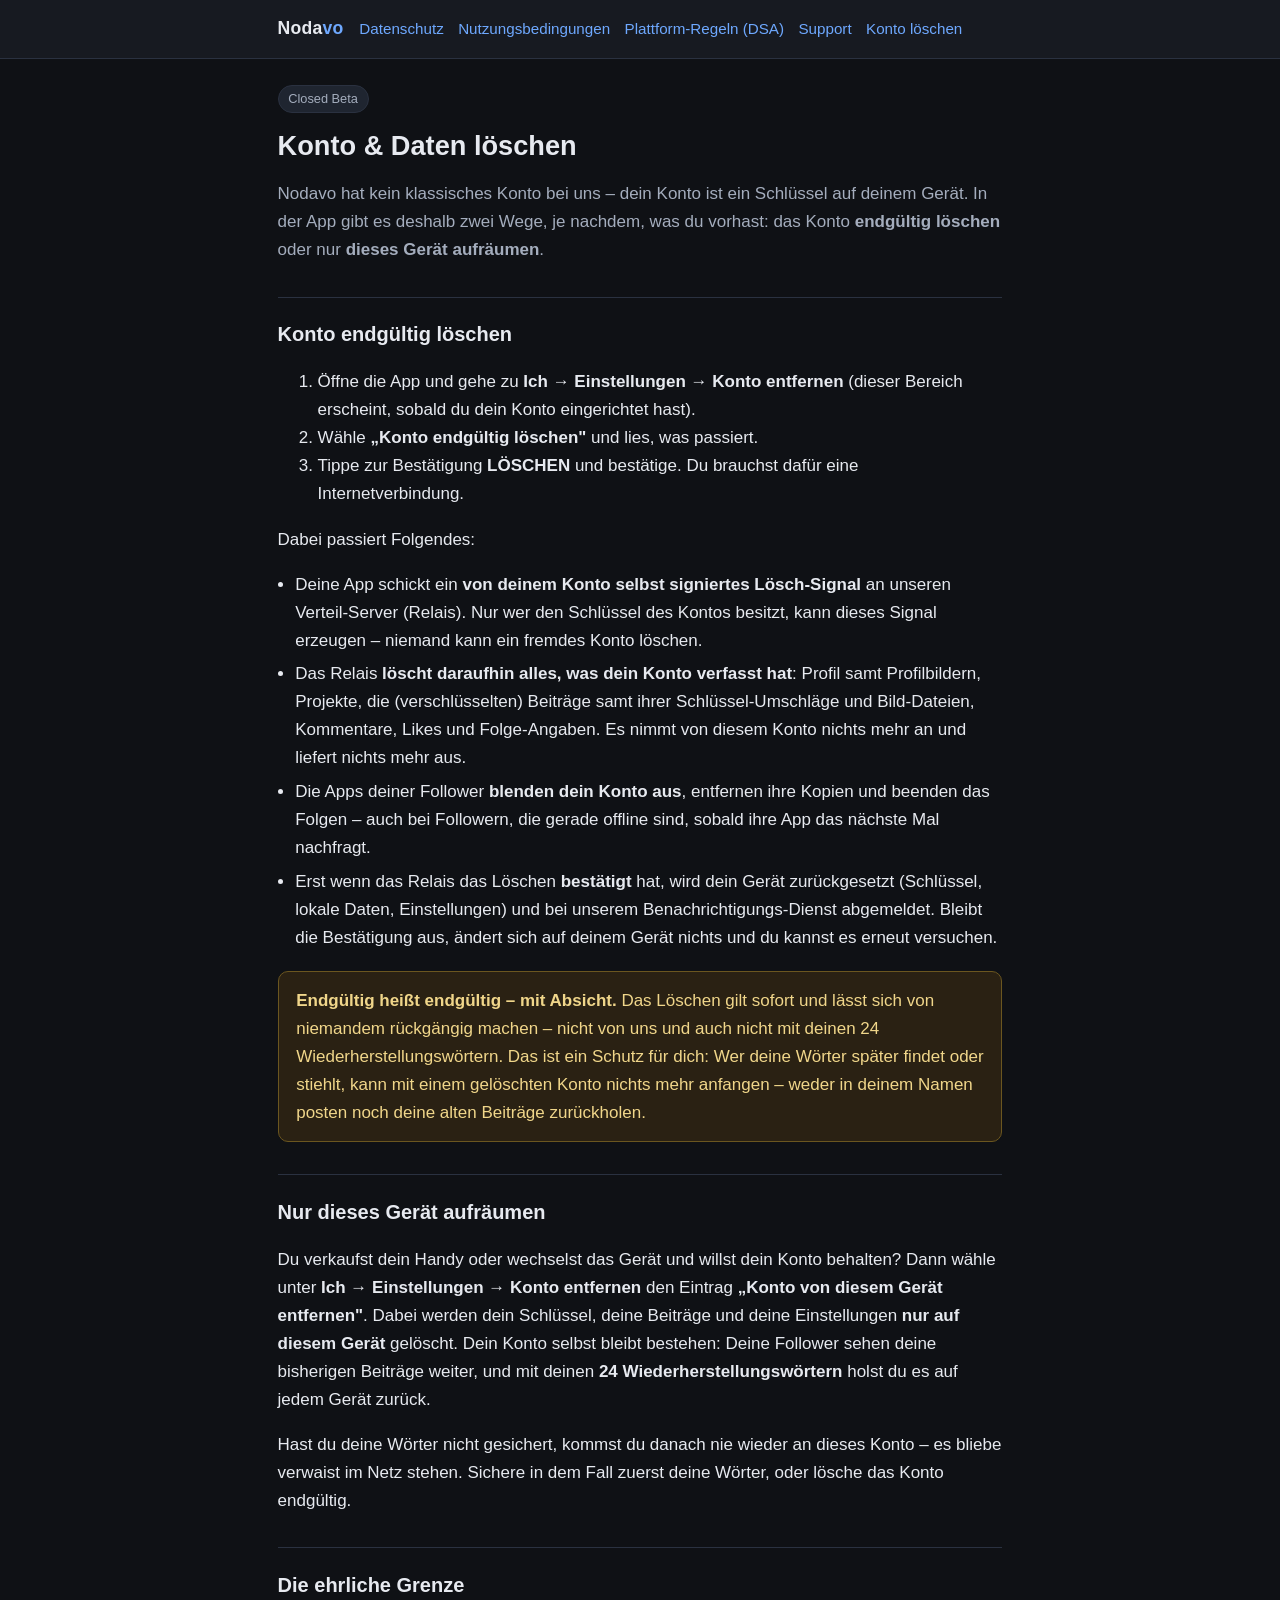
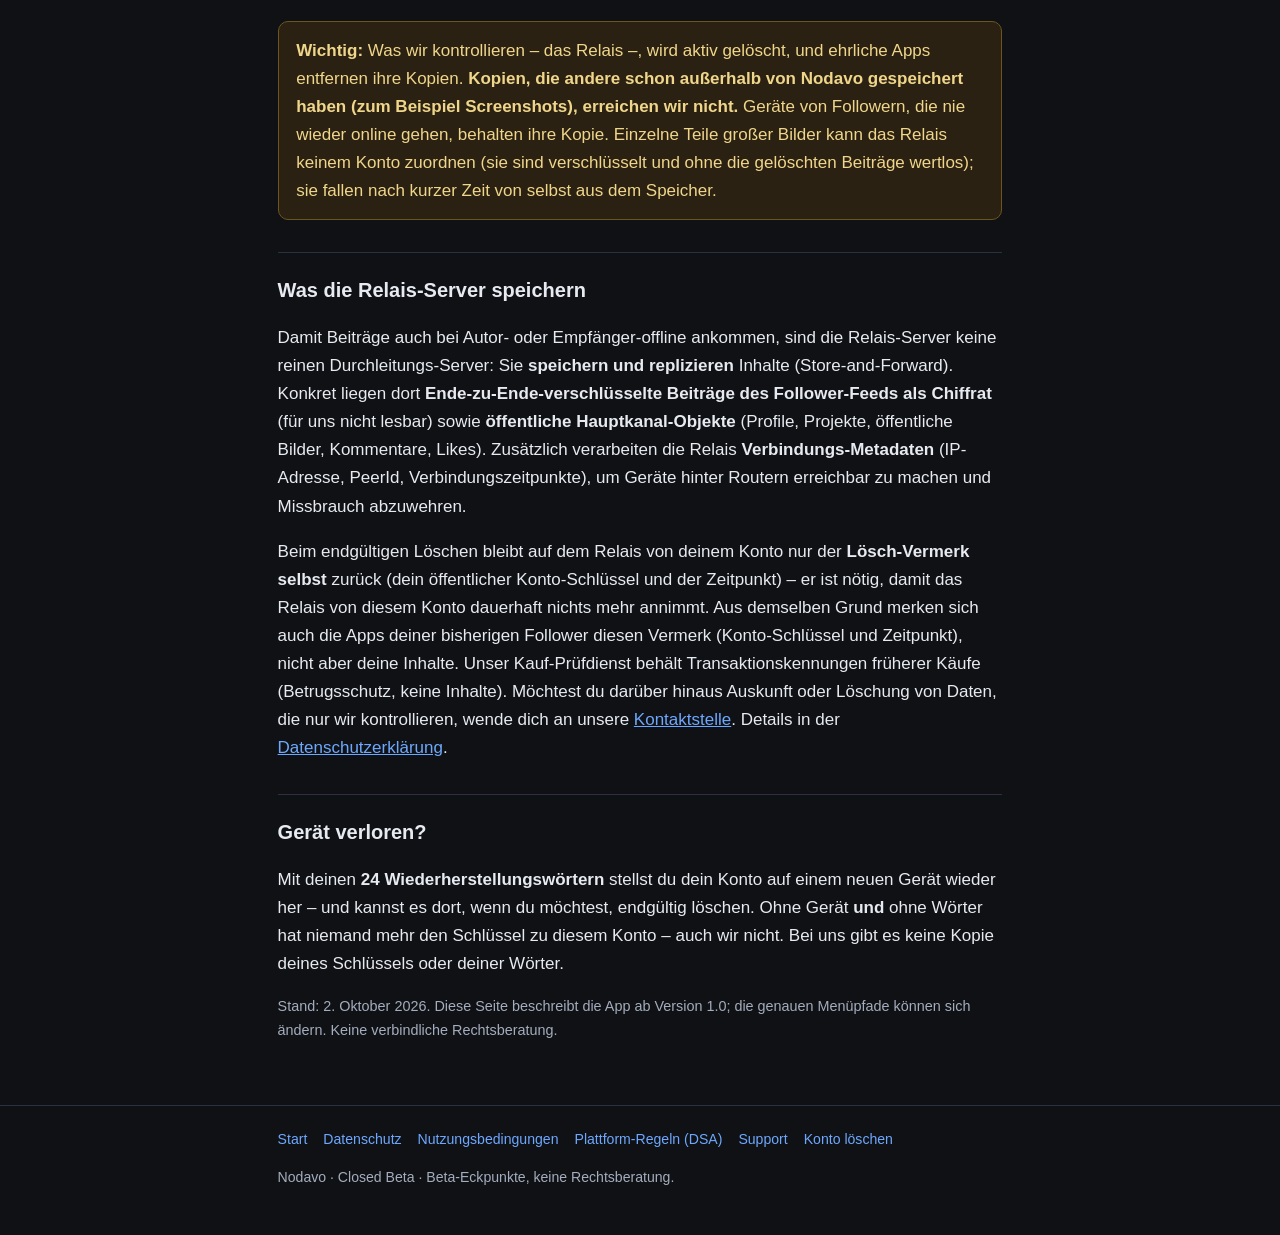
==== commit 3660c92c: "Website auf den neuen Ablauf der App nachgezogen (Stand main 843dd8f) Erst sehen, dann Konto: Schlue" ====
--- a/account-deletion/index.html
+++ b/account-deletion/index.html
@@ -36,7 +36,8 @@
 
     <h2>Konto endgültig löschen</h2>
     <ol>
-      <li>Öffne die App und gehe zu <strong>Einstellungen → Konto &amp; Daten</strong>.</li>
+      <li>Öffne die App und gehe zu <strong>Ich → Einstellungen → Konto entfernen</strong>
+        (dieser Bereich erscheint, sobald du dein Konto eingerichtet hast).</li>
       <li>Wähle <strong>„Konto endgültig löschen"</strong> und lies, was passiert.</li>
       <li>Tippe zur Bestätigung <strong>LÖSCHEN</strong> und bestätige. Du brauchst dafür
         eine Internetverbindung.</li>
@@ -47,10 +48,10 @@
         an unseren Verteil-Server (Relais). Nur wer den Schlüssel des Kontos besitzt, kann
         dieses Signal erzeugen – niemand kann ein fremdes Konto löschen.</li>
       <li>Das Relais <strong>löscht daraufhin alles, was dein Konto verfasst hat</strong>:
-        Kanal und Profil samt Profilbildern, Projekte, die (verschlüsselten) Beiträge samt
+        Profil samt Profilbildern, Projekte, die (verschlüsselten) Beiträge samt
         ihrer Schlüssel-Umschläge und Bild-Dateien, Kommentare, Likes und Folge-Angaben.
         Es nimmt von diesem Konto nichts mehr an und liefert nichts mehr aus.</li>
-      <li>Die Apps deiner Follower <strong>blenden deinen Kanal aus</strong>, entfernen ihre
+      <li>Die Apps deiner Follower <strong>blenden dein Konto aus</strong>, entfernen ihre
         Kopien und beenden das Folgen – auch bei Followern, die gerade offline sind, sobald
         ihre App das nächste Mal nachfragt.</li>
       <li>Erst wenn das Relais das Löschen <strong>bestätigt</strong> hat, wird dein Gerät
@@ -70,7 +71,7 @@
     <h2>Nur dieses Gerät aufräumen</h2>
     <p>
       Du verkaufst dein Handy oder wechselst das Gerät und willst dein Konto behalten? Dann
-      wähle unter <strong>Einstellungen → Konto &amp; Daten</strong> den Eintrag
+      wähle unter <strong>Ich → Einstellungen → Konto entfernen</strong> den Eintrag
       <strong>„Konto von diesem Gerät entfernen"</strong>. Dabei werden dein Schlüssel,
       deine Beiträge und deine Einstellungen <strong>nur auf diesem Gerät</strong> gelöscht.
       Dein Konto selbst bleibt bestehen: Deine Follower sehen deine bisherigen Beiträge
@@ -126,7 +127,7 @@
     </p>
 
     <p class="small">
-      Stand: 19. September 2026. Diese Seite beschreibt die App ab Version 1.0; die genauen
+      Stand: 2. Oktober 2026. Diese Seite beschreibt die App ab Version 1.0; die genauen
       Menüpfade können sich ändern. Keine verbindliche Rechtsberatung.
     </p>
   </main>
--- a/assets/style.css
+++ b/assets/style.css
@@ -68,6 +68,30 @@
 }
 .brand span { color: var(--accent); }
 
+/* Kopfzeilen-Nav auf schmalen Geraeten (Review 2026-09-25): drei
+   voneinander unabhaengige Absicherungen, damit die Nav-Zeile IMMER
+   denselben Rand rechts wie links behaelt (aus `.wrap`-Padding) und nie an
+   die Kante stoesst — unabhaengig von Schriftgroesse, Zoom oder
+   Schriftart-Messung des jeweiligen Geraets:
+   1. `min-width: 0` auf `nav.site`/`ul`: ohne das verhindert die
+      automatische Mindestbreite eines flex-Kindes (Inhaltsbreite statt nur
+      des laengsten Wortes) zuverlaessiges Schrumpfen auf die verfuegbare
+      Restbreite.
+   2. Unter 480px stapelt die Kopfzeile Marke und Nav spaltenweise
+      (`flex-direction: column`) statt beide um eine gemeinsame Zeile
+      konkurrieren zu lassen — `align-items: stretch` dehnt `nav.site` dann
+      verlaesslich auf exakt die Innenbreite von `.wrap`.
+   3. `overflow-wrap`/`word-break` auf den einzelnen Links: reicht der Platz
+      selbst fuer EINEN Eintrag nicht (sehr schmales Geraet, groessere
+      Schrift/Zoom, laengeres Wort), bricht genau dieser Eintrag zweizeilig
+      um, statt ueber den Rand hinauszulaufen.
+   Geprueft bei 320/360/375/390/430/480/481/500/560/640px sowie mit
+   vergroesserter Schrift (zweizeilige Eintraege).
+*/
+nav.site {
+  min-width: 0;
+  flex: 1 1 auto;
+}
 nav.site ul {
   list-style: none;
   display: flex;
@@ -76,8 +100,17 @@
   margin: 0;
   padding: 0;
   font-size: 0.95rem;
-}
-nav.site a { text-decoration: none; }
+  min-width: 0;
+}
+nav.site a {
+  text-decoration: none;
+  overflow-wrap: anywhere;
+  word-break: break-word;
+}
+
+@media (max-width: 480px) {
+  header.site .wrap { flex-direction: column; align-items: stretch; }
+}
 
 main {
   max-width: var(--maxw);
@@ -99,6 +132,31 @@
   border-radius: 14px;
   padding: 1.6rem 1.4rem;
   margin-bottom: 1.4rem;
+}
+
+/* Kopf der Startseite: App-Zeichen (abgerundetes Quadrat) neben dem Schriftzug,
+   darunter der Slogan als ganz normaler Satz. Linksbündig, ruhig. */
+.mark {
+  display: flex;
+  align-items: center;
+  gap: 0.75rem;
+  margin: 0.2rem 0 0.6rem;
+  font-size: 1.7rem;
+  font-weight: 700;
+  line-height: 1.2;
+}
+.mark img {
+  width: 40px;
+  height: 40px;
+  border-radius: 9px;
+  flex: none;
+}
+.slogan {
+  margin: 0 0 1.1rem;
+  padding: 0;
+  font-size: 1.2rem;
+  font-weight: 500;
+  line-height: 1.4;
 }
 
 .badge {
@@ -203,11 +261,61 @@
   gap: 0.4rem 1rem;
   padding: 0;
   margin: 0 0 0.7rem;
-}
-footer.site a { text-decoration: none; }
+  width: 100%;
+  min-width: 0;
+}
+footer.site a {
+  text-decoration: none;
+  overflow-wrap: anywhere;
+  word-break: break-word;
+}
+
+/* Schaufenster (B6): grosses Projektfoto auf der einzelnen Vorstellungs-
+   seite + kleine Vorschaubilder im Uebersichts-Raster. Reines CSS, kein JS. */
+.showcase-photo {
+  display: block;
+  width: 100%;
+  height: auto;
+  border: 1px solid var(--border);
+  border-radius: 12px;
+  margin: 1.2rem 0;
+}
+.showcase-grid {
+  display: grid;
+  grid-template-columns: 1fr 1fr;
+  gap: 1rem;
+  margin: 1.4rem 0;
+}
+.showcase-card {
+  display: block;
+  background: var(--surface);
+  border: 1px solid var(--border);
+  border-radius: 12px;
+  overflow: hidden;
+  text-decoration: none;
+  color: var(--text);
+}
+.showcase-card:hover { border-color: var(--accent-2); }
+.showcase-card img {
+  display: block;
+  width: 100%;
+  height: 140px;
+  object-fit: cover;
+  background: var(--surface-2);
+}
+.showcase-card .t {
+  font-weight: 600;
+  padding: 0.7rem 0.9rem 0.1rem;
+}
+.showcase-card .d {
+  color: var(--muted);
+  font-size: 0.9rem;
+  padding: 0 0.9rem 0.9rem;
+}
 
 @media (max-width: 560px) {
   body { font-size: 16px; }
   .cards { grid-template-columns: 1fr; }
+  .showcase-grid { grid-template-columns: 1fr; }
   h1 { font-size: 1.45rem; }
 }
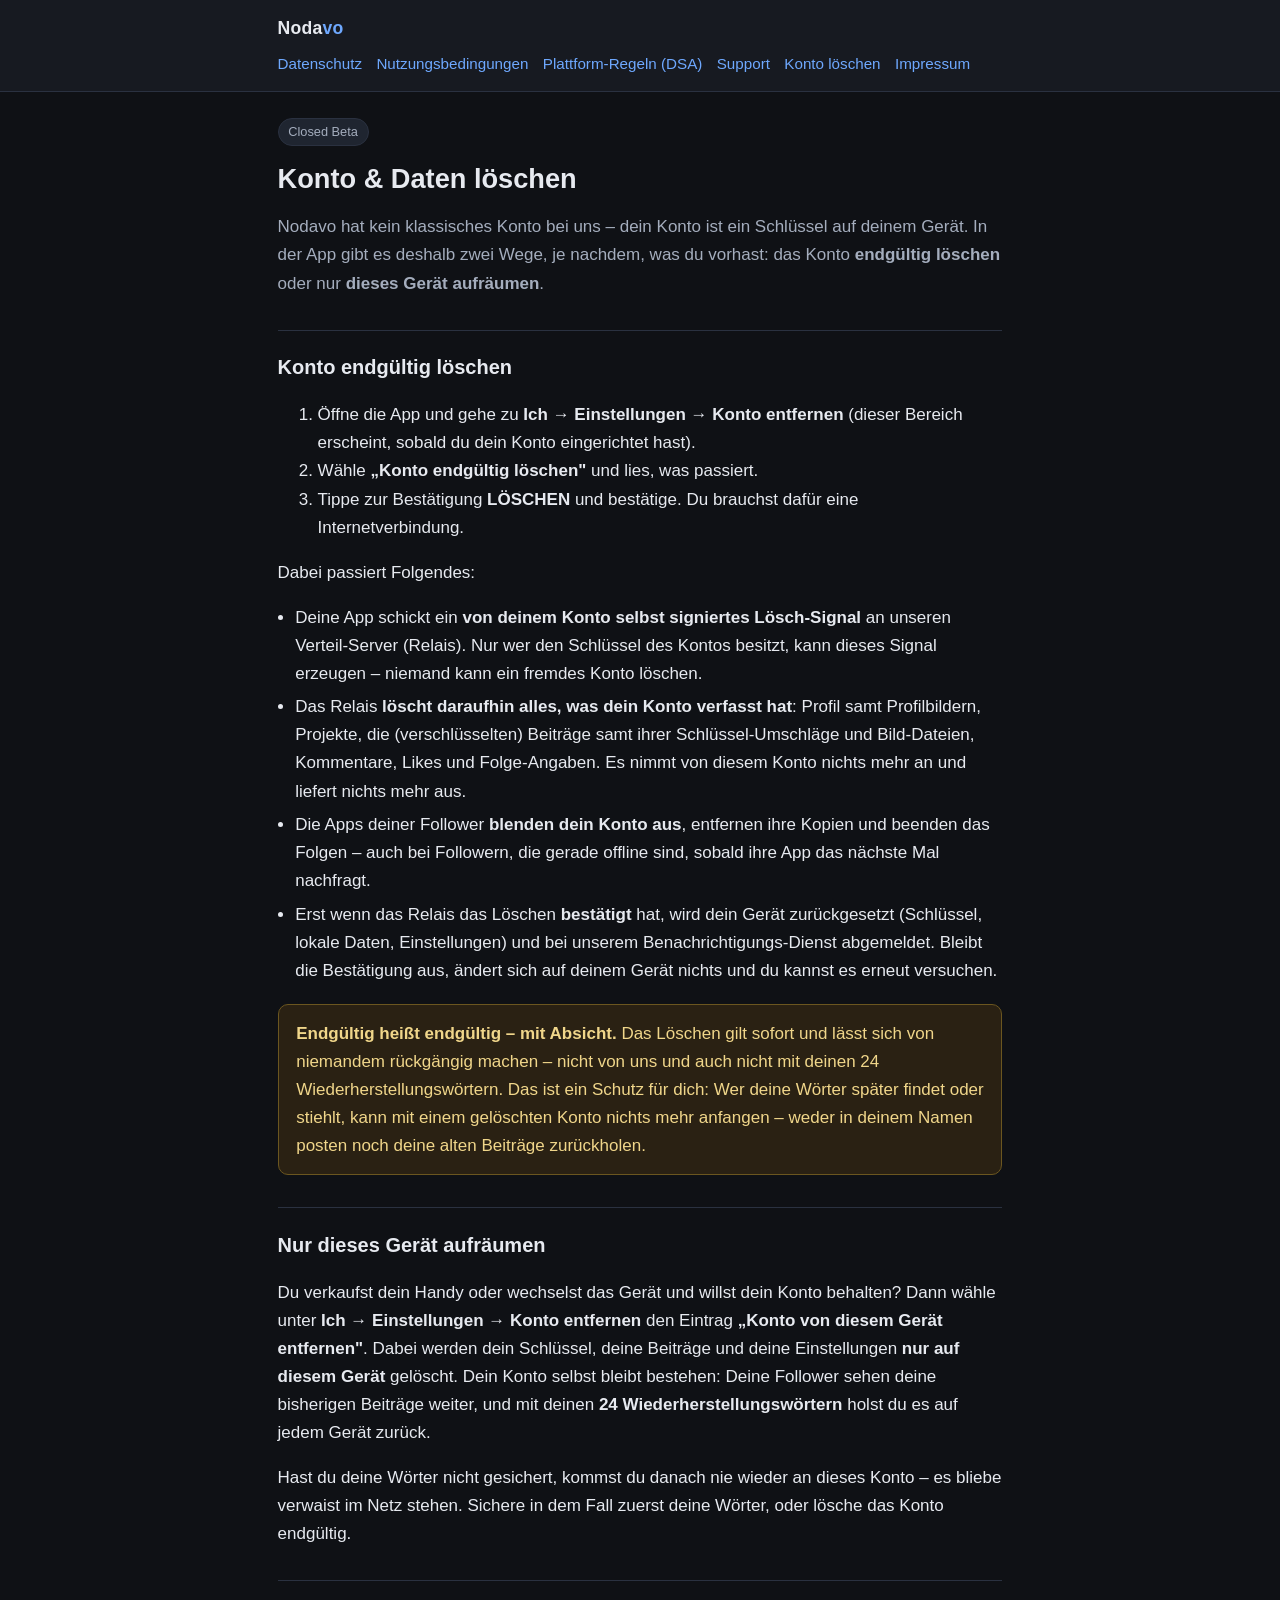
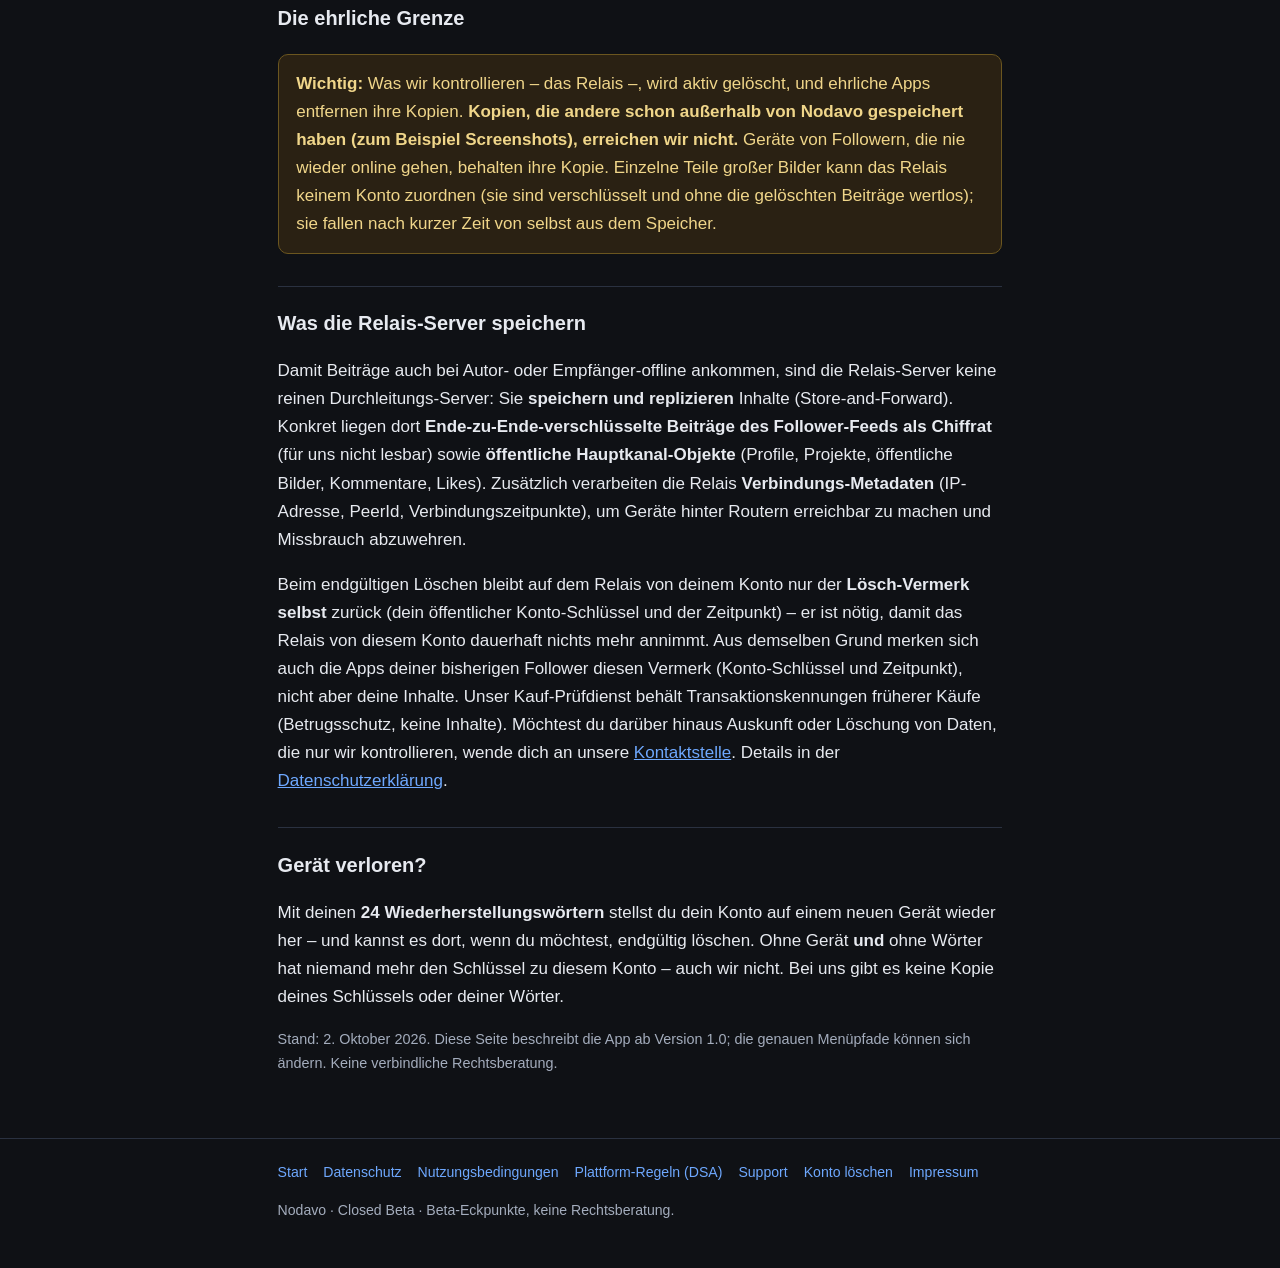
==== commit cf8261ce: "Impressum-Seite, Rechtstexte nachgezogen, Anzeige statt Beworben (Stand main 9601ec9) Neue Seite imp" ====
--- a/account-deletion/index.html
+++ b/account-deletion/index.html
@@ -20,6 +20,7 @@
           <li><a href="../dsa/">Plattform-Regeln (DSA)</a></li>
           <li><a href="../support/">Support</a></li>
           <li><a href="../account-deletion/">Konto löschen</a></li>
+          <li><a href="../impressum/">Impressum</a></li>
         </ul>
       </nav>
     </div>
@@ -142,6 +143,7 @@
           <li><a href="../dsa/">Plattform-Regeln (DSA)</a></li>
           <li><a href="../support/">Support</a></li>
           <li><a href="../account-deletion/">Konto löschen</a></li>
+          <li><a href="../impressum/">Impressum</a></li>
         </ul>
       </nav>
       <p>Nodavo · Closed Beta · Beta-Eckpunkte, keine Rechtsberatung.</p>
